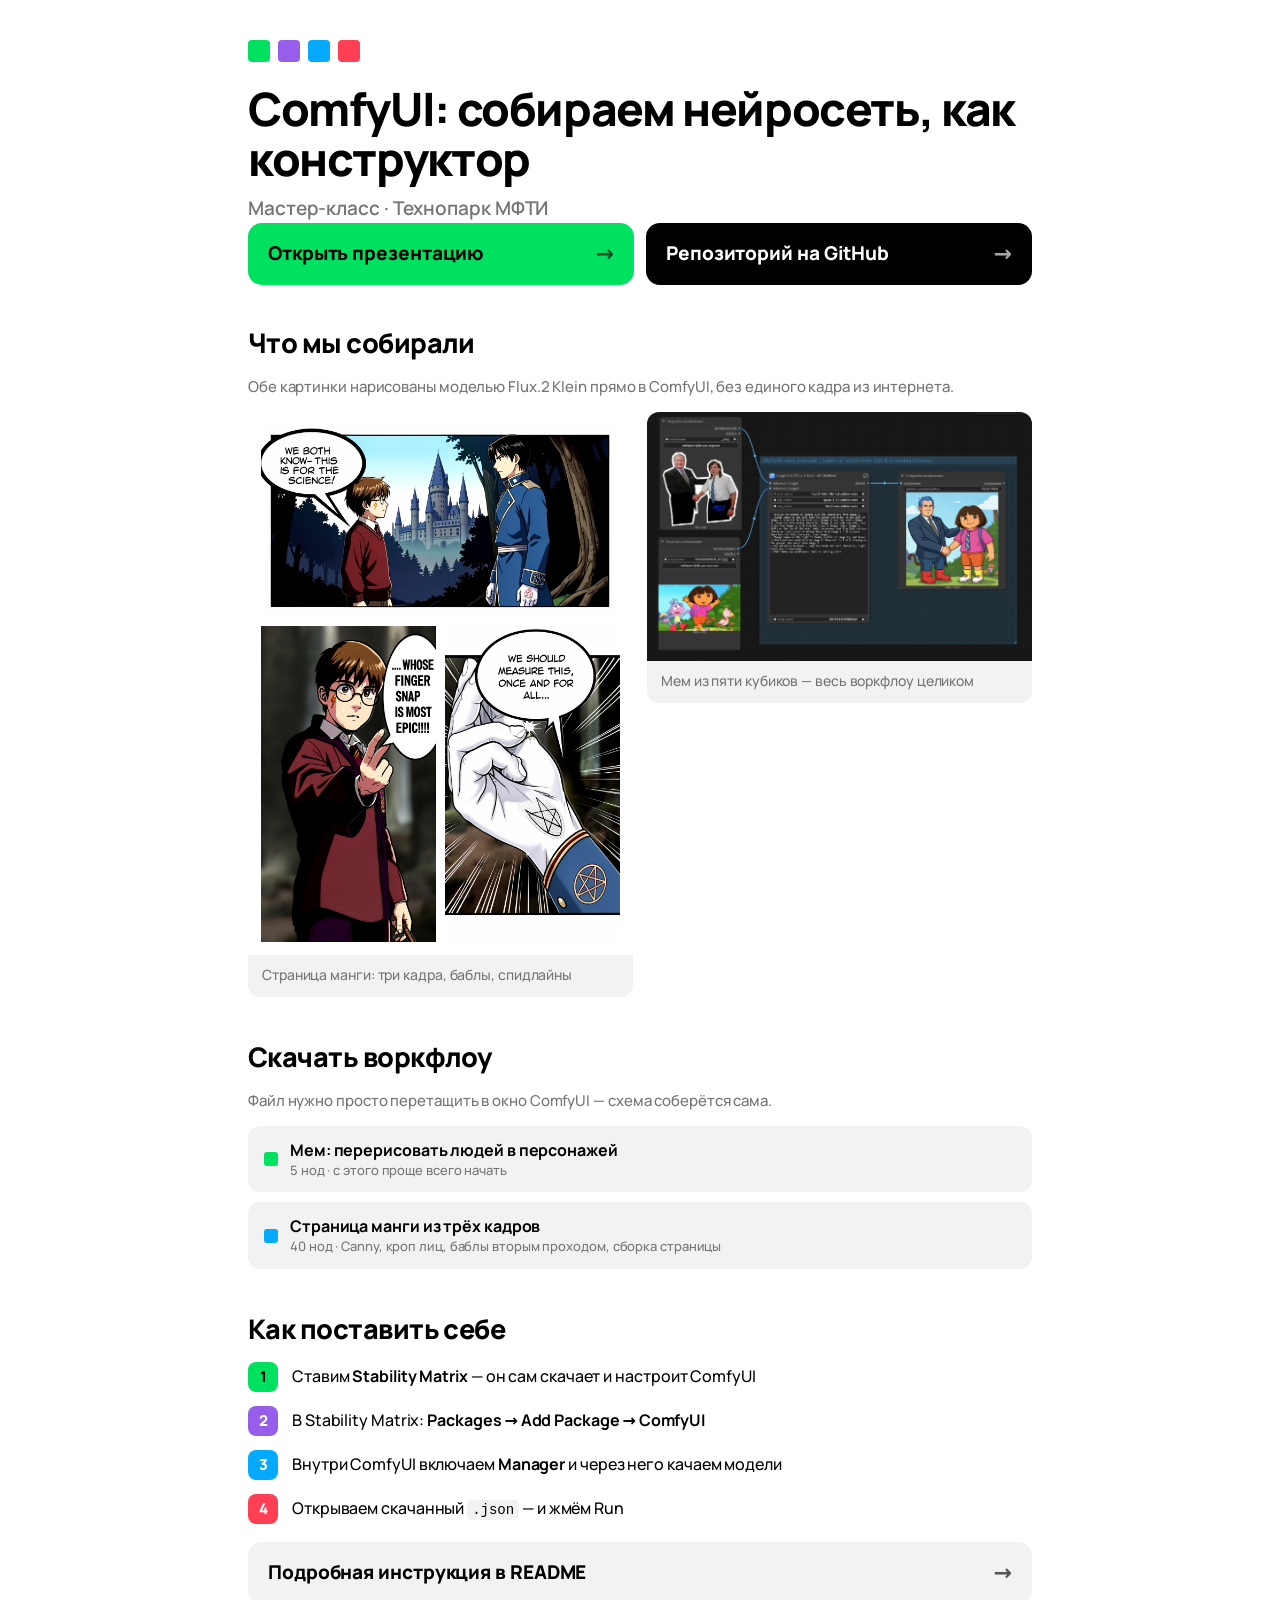
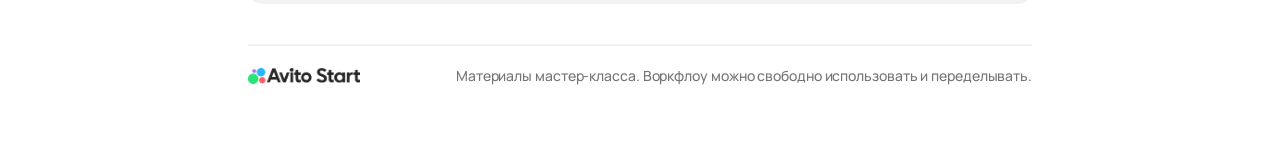
==== index.html @ 2d48ba62 "init" ====
<!doctype html>
<html lang="ru">
<head>
<meta charset="utf-8">
<meta name="viewport" content="width=device-width, initial-scale=1">
<title>ComfyUI: собираем нейросеть, как конструктор</title>
<meta name="description" content="Материалы мастер-класса по ComfyUI для школьников: презентация, воркфлоу и инструкция по установке. Технопарк МФТИ.">
<meta name="theme-color" content="#00e160">
<link rel="icon" href="assets/favicon.svg" type="image/svg+xml">

<link rel="stylesheet" href="presentation/fonts/manrope.css">
<style>
:root{
  --black:#000;
  --white:#fff;
  --green:#00e160;
  --purple:#965eeb;
  --blue:#05aaff;
  --red:#ff3f53;
  --grey:#757575;
  --paper:#f2f2f2;
  --green-tint:#c9ffbf;
  --purple-tint:#dfcef3;
  --blue-tint:#badafc;
  --red-tint:#f8c1c6;
}

*{box-sizing:border-box}
html{-webkit-text-size-adjust:100%}
body{
  margin:0;
  background:var(--white);
  color:var(--black);
  font-family:"Manrope","Segoe UI",system-ui,-apple-system,sans-serif;
  font-size:17px;
  font-weight:500;
  line-height:1.45;
  letter-spacing:-.005em;
  -webkit-font-smoothing:antialiased;
}

img{max-width:100%;display:block}
a{color:inherit}

.wrap{
  width:100%;
  max-width:840px;
  margin:0 auto;
  padding:22px 18px 64px;
}

/* ---------- шапка ---------- */

.chips{display:flex;gap:8px;margin-bottom:22px}
.chips i{width:22px;height:22px;border-radius:4px;display:block}
.chips i:nth-child(1){background:var(--green)}
.chips i:nth-child(2){background:var(--purple)}
.chips i:nth-child(3){background:var(--blue)}
.chips i:nth-child(4){background:var(--red)}

h1{
  font-size:32px;
  font-weight:800;
  line-height:1.08;
  letter-spacing:-.03em;
  margin:0 0 12px;
}

.sub{
  margin:0 0 26px;
  font-size:17px;
  font-weight:600;
  color:var(--grey);
}

/* ---------- кнопки ---------- */

.actions{
  display:flex;
  flex-direction:column;
  gap:12px;
  margin-bottom:38px;
}

.btn{
  display:flex;
  align-items:center;
  justify-content:space-between;
  gap:14px;
  min-height:62px;
  padding:16px 20px;
  border-radius:14px;
  font-size:19px;
  font-weight:800;
  text-decoration:none;
  line-height:1.15;
  transition:transform .12s ease, filter .12s ease;
}

.btn:active{transform:scale(.985)}

.btn .arrow{font-size:22px;flex:0 0 auto;opacity:.65}

.btn.primary{background:var(--green);color:var(--black)}
.btn.secondary{background:var(--black);color:var(--white)}
.btn.ghost{background:var(--paper);color:var(--black)}

/* ---------- секции ---------- */

section{margin-bottom:40px}

h2{
  font-size:23px;
  font-weight:800;
  letter-spacing:-.02em;
  margin:0 0 14px;
}

p{margin:0 0 14px}
p:last-child{margin-bottom:0}

.muted{color:var(--grey)}
.small{font-size:15px}

/* ---------- галерея ---------- */

.gallery{
  display:grid;
  grid-template-columns:1fr;
  gap:14px;
}

.shot{
  border-radius:12px;
  overflow:hidden;
  background:var(--paper);
}

.shot img{width:100%;height:auto}

.shot .cap{
  padding:10px 14px 12px;
  font-size:14px;
  color:var(--grey);
}

/* ---------- список файлов ---------- */

.files{
  list-style:none;
  margin:0;
  padding:0;
  display:flex;
  flex-direction:column;
  gap:10px;
}

.files a{
  display:flex;
  align-items:center;
  gap:12px;
  padding:14px 16px;
  border-radius:12px;
  background:var(--paper);
  text-decoration:none;
  font-weight:700;
  min-height:56px;
}

.files a .what{font-size:16px;line-height:1.25}
.files a .what small{
  display:block;
  font-size:13px;
  font-weight:500;
  color:var(--grey);
  margin-top:2px;
}

.dot{width:14px;height:14px;border-radius:3px;flex:0 0 auto}
.dot.green{background:var(--green)}
.dot.purple{background:var(--purple)}
.dot.blue{background:var(--blue)}
.dot.red{background:var(--red)}

/* ---------- шаги установки ---------- */

.steps{
  list-style:none;
  margin:0 0 18px;
  padding:0;
  counter-reset:s;
  display:flex;
  flex-direction:column;
  gap:14px;
}

.steps li{
  counter-increment:s;
  display:flex;
  gap:14px;
  align-items:flex-start;
}

.steps li::before{
  content:counter(s);
  flex:0 0 auto;
  width:30px;height:30px;
  border-radius:8px;
  background:var(--black);
  color:var(--white);
  font-size:15px;
  font-weight:800;
  display:flex;align-items:center;justify-content:center;
}

.steps li:nth-child(1)::before{background:var(--green);color:var(--black)}
.steps li:nth-child(2)::before{background:var(--purple)}
.steps li:nth-child(3)::before{background:var(--blue)}
.steps li:nth-child(4)::before{background:var(--red)}

.steps .txt{padding-top:3px;font-size:16px}

code{
  font-family:ui-monospace,"Cascadia Mono",Consolas,monospace;
  font-size:.88em;
  background:var(--paper);
  border-radius:5px;
  padding:.12em .36em;
}

/* ---------- футер ---------- */

footer{
  border-top:2px solid var(--paper);
  padding-top:20px;
  display:flex;
  flex-direction:column;
  gap:14px;
}

footer img{width:112px;opacity:.85}

footer .note{font-size:14px;color:var(--grey)}

/* ---------- планшет и десктоп ---------- */

@media (min-width:640px){
  body{font-size:18px}
  .wrap{padding:40px 28px 80px}
  h1{font-size:46px}
  .sub{font-size:19px}
  .actions{flex-direction:row}
  .actions .btn{flex:1 1 0}
  h2{font-size:27px}
  .gallery{grid-template-columns:1fr 1fr;align-items:start}
  footer{flex-direction:row;align-items:center;justify-content:space-between}
}

@media (prefers-reduced-motion:reduce){
  .btn{transition:none}
}
</style>
</head>
<body>

<div class="wrap">

  <header>
    <div class="chips"><i></i><i></i><i></i><i></i></div>
    <h1>ComfyUI: собираем нейросеть, как конструктор</h1>
    <p class="sub">Мастер-класс &middot; Технопарк МФТИ</p>
  </header>

  <div class="actions">
    <a class="btn primary" href="presentation.html">
      <span>Открыть презентацию</span>
      <span class="arrow" aria-hidden="true">&rarr;</span>
    </a>
    <a class="btn secondary" href="#" data-url="repoUrl">
      <span>Репозиторий на GitHub</span>
      <span class="arrow" aria-hidden="true">&rarr;</span>
    </a>
  </div>

  <section>
    <h2>Что мы собирали</h2>
    <p class="muted small">Обе картинки нарисованы моделью Flux.2&nbsp;Klein прямо в ComfyUI, без единого кадра из интернета.</p>
    <div class="gallery">
      <figure class="shot" style="margin:0">
        <img src="assets/final_page.png" alt="Готовая страница манги из трёх кадров" loading="lazy">
        <figcaption class="cap">Страница манги: три кадра, баблы, спидлайны</figcaption>
      </figure>
      <figure class="shot" style="margin:0">
        <img src="ComfyUI_Workflows/screenshots/meme_generation_workflow.png" alt="Воркфлоу генерации мема в ComfyUI" loading="lazy">
        <figcaption class="cap">Мем из пяти кубиков&nbsp;&mdash; весь воркфлоу целиком</figcaption>
      </figure>
    </div>
  </section>

  <section>
    <h2>Скачать воркфлоу</h2>
    <p class="muted small">Файл нужно просто перетащить в окно ComfyUI&nbsp;&mdash; схема соберётся сама.</p>
    <ul class="files">
      <li>
        <a href="ComfyUI_Workflows/meme_generation_example_workflow.json" download>
          <span class="dot green"></span>
          <span class="what">Мем: перерисовать людей в персонажей
            <small>5 нод &middot; с этого проще всего начать</small>
          </span>
        </a>
      </li>
      <li>
        <a href="ComfyUI_Workflows/manga_page_3_panels_v2.json" download>
          <span class="dot blue"></span>
          <span class="what">Страница манги из трёх кадров
            <small>40 нод &middot; Canny, кроп лиц, баблы вторым проходом, сборка страницы</small>
          </span>
        </a>
      </li>
    </ul>
  </section>

  <section>
    <h2>Как поставить себе</h2>
    <ol class="steps">
      <li><span class="txt">Ставим <b>Stability Matrix</b>&nbsp;&mdash; он сам скачает и настроит ComfyUI</span></li>
      <li><span class="txt">В Stability Matrix: <b>Packages &rarr; Add Package &rarr; ComfyUI</b></span></li>
      <li><span class="txt">Внутри ComfyUI включаем <b>Manager</b> и через него качаем модели</span></li>
      <li><span class="txt">Открываем скачанный <code>.json</code>&nbsp;&mdash; и жмём Run</span></li>
    </ol>
    <a class="btn ghost" href="#" data-url="repoUrl">
      <span>Подробная инструкция в README</span>
      <span class="arrow" aria-hidden="true">&rarr;</span>
    </a>
  </section>

  <footer>
    <img src="assets/avito-start-logo.png" alt="Avito Start">
    <p class="note">Материалы мастер-класса. Воркфлоу можно свободно использовать и переделывать.</p>
  </footer>

</div>

<script src="config.js"></script>
<script>
  // подставляем ссылки из config.js
  document.querySelectorAll('[data-url]').forEach(function (el) {
    var cfg = window.WORKSHOP || {};
    var url = cfg[el.getAttribute('data-url')];
    if (url) { el.href = url; }
  });
</script>
</body>
</html>
---- presentation/fonts/manrope.css ----
/* Manrope — variable weight 400..800, локальная копия (Google Fonts, OFL) */

@font-face {
  font-family: 'Manrope';
  font-style: normal;
  font-weight: 400 800;
  font-display: swap;
  src: url(manrope-cyrillic.woff2) format('woff2');
  unicode-range: U+0301, U+0400-045F, U+0490-0491, U+04B0-04B1, U+2116;
}

@font-face {
  font-family: 'Manrope';
  font-style: normal;
  font-weight: 400 800;
  font-display: swap;
  src: url(manrope-latin-ext.woff2) format('woff2');
  unicode-range: U+0100-02BA, U+02BD-02C5, U+02C7-02CC, U+02CE-02D7, U+02DD-02FF, U+0304, U+0308, U+0329, U+1D00-1DBF, U+1E00-1E9F, U+1EF2-1EFF, U+2020, U+20A0-20AB, U+20AD-20C0, U+2113, U+2C60-2C7F, U+A720-A7FF;
}

@font-face {
  font-family: 'Manrope';
  font-style: normal;
  font-weight: 400 800;
  font-display: swap;
  src: url(manrope-latin.woff2) format('woff2');
  unicode-range: U+0000-00FF, U+0131, U+0152-0153, U+02BB-02BC, U+02C6, U+02DA, U+02DC, U+0304, U+0308, U+0329, U+2000-206F, U+20AC, U+2122, U+2191, U+2193, U+2212, U+2215, U+FEFF, U+FFFD;
}
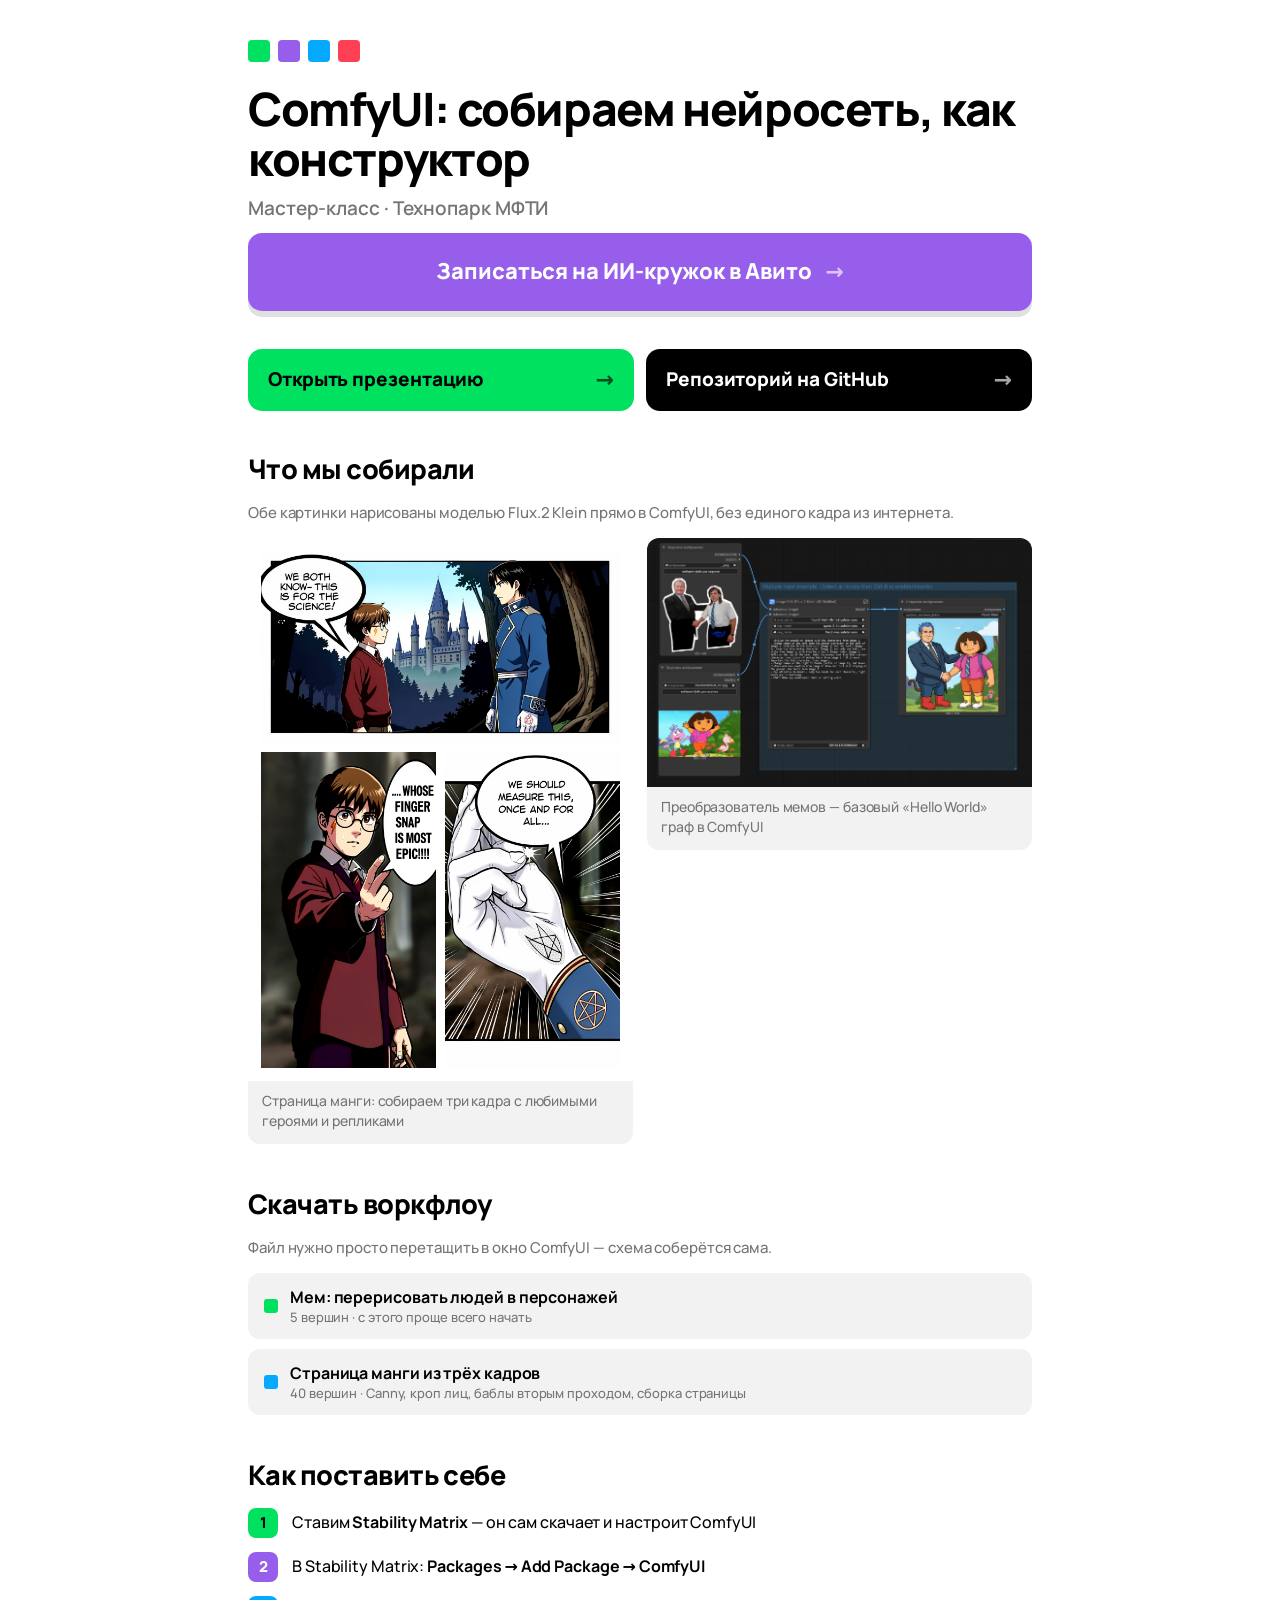
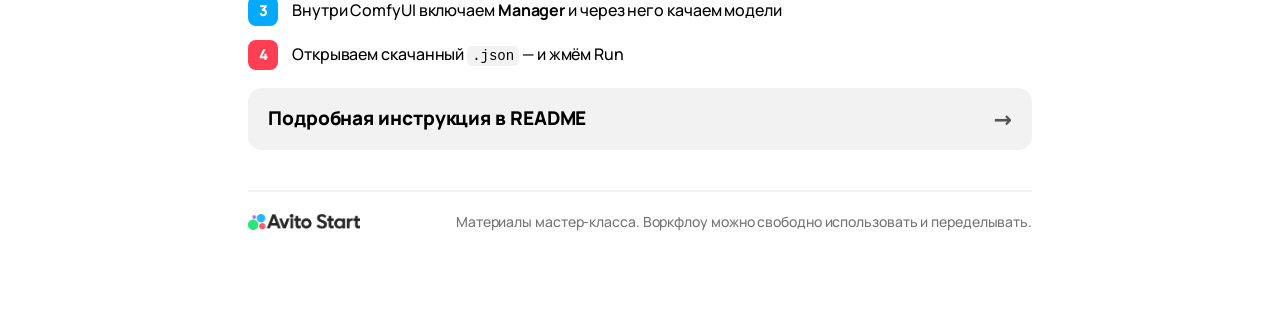
==== commit b102d474: "update slides & landing" ====
--- a/index.html
+++ b/index.html
@@ -102,6 +102,20 @@
 .btn .arrow{font-size:22px;flex:0 0 auto;opacity:.65}
 
 .btn.primary{background:var(--green);color:var(--black)}
+
+/* большая кнопка записи на ИИ-кружок */
+.cta-row{margin:10px 0 38px}
+.btn.cta{
+  width:100%;
+  min-height:78px;
+  justify-content:center;
+  background:var(--purple);
+  color:var(--white);
+  font-size:22px;
+  padding:20px 34px;
+  box-shadow:0 6px 0 rgba(0,0,0,.12);
+}
+.btn.cta:hover{filter:brightness(1.06)}
 .btn.secondary{background:var(--black);color:var(--white)}
 .btn.ghost{background:var(--paper);color:var(--black)}
 
@@ -271,6 +285,13 @@
     <p class="sub">Мастер-класс &middot; Технопарк МФТИ</p>
   </header>
 
+  <div class="cta-row">
+    <a class="btn cta" href="https://kapitsa.center/club/ii-kruzhok-ot-avito/" target="_blank" rel="noopener">
+      <span>Записаться на ИИ-кружок в Авито</span>
+      <span class="arrow" aria-hidden="true">&rarr;</span>
+    </a>
+  </div>
+
   <div class="actions">
     <a class="btn primary" href="presentation.html">
       <span>Открыть презентацию</span>
@@ -288,11 +309,11 @@
     <div class="gallery">
       <figure class="shot" style="margin:0">
         <img src="assets/final_page.png" alt="Готовая страница манги из трёх кадров" loading="lazy">
-        <figcaption class="cap">Страница манги: три кадра, баблы, спидлайны</figcaption>
+        <figcaption class="cap">Страница манги: собираем три кадра с любимыми героями и репликами</figcaption>
       </figure>
       <figure class="shot" style="margin:0">
         <img src="ComfyUI_Workflows/screenshots/meme_generation_workflow.png" alt="Воркфлоу генерации мема в ComfyUI" loading="lazy">
-        <figcaption class="cap">Мем из пяти кубиков&nbsp;&mdash; весь воркфлоу целиком</figcaption>
+        <figcaption class="cap">Преобразователь мемов &mdash; базовый &laquo;Hello World&raquo; граф в ComfyUI</figcaption>
       </figure>
     </div>
   </section>
@@ -305,7 +326,7 @@
         <a href="ComfyUI_Workflows/meme_generation_example_workflow.json" download>
           <span class="dot green"></span>
           <span class="what">Мем: перерисовать людей в персонажей
-            <small>5 нод &middot; с этого проще всего начать</small>
+            <small>5 вершин &middot; с этого проще всего начать</small>
           </span>
         </a>
       </li>
@@ -313,7 +334,7 @@
         <a href="ComfyUI_Workflows/manga_page_3_panels_v2.json" download>
           <span class="dot blue"></span>
           <span class="what">Страница манги из трёх кадров
-            <small>40 нод &middot; Canny, кроп лиц, баблы вторым проходом, сборка страницы</small>
+            <small>40 вершин &middot; Canny, кроп лиц, баблы вторым проходом, сборка страницы</small>
           </span>
         </a>
       </li>
